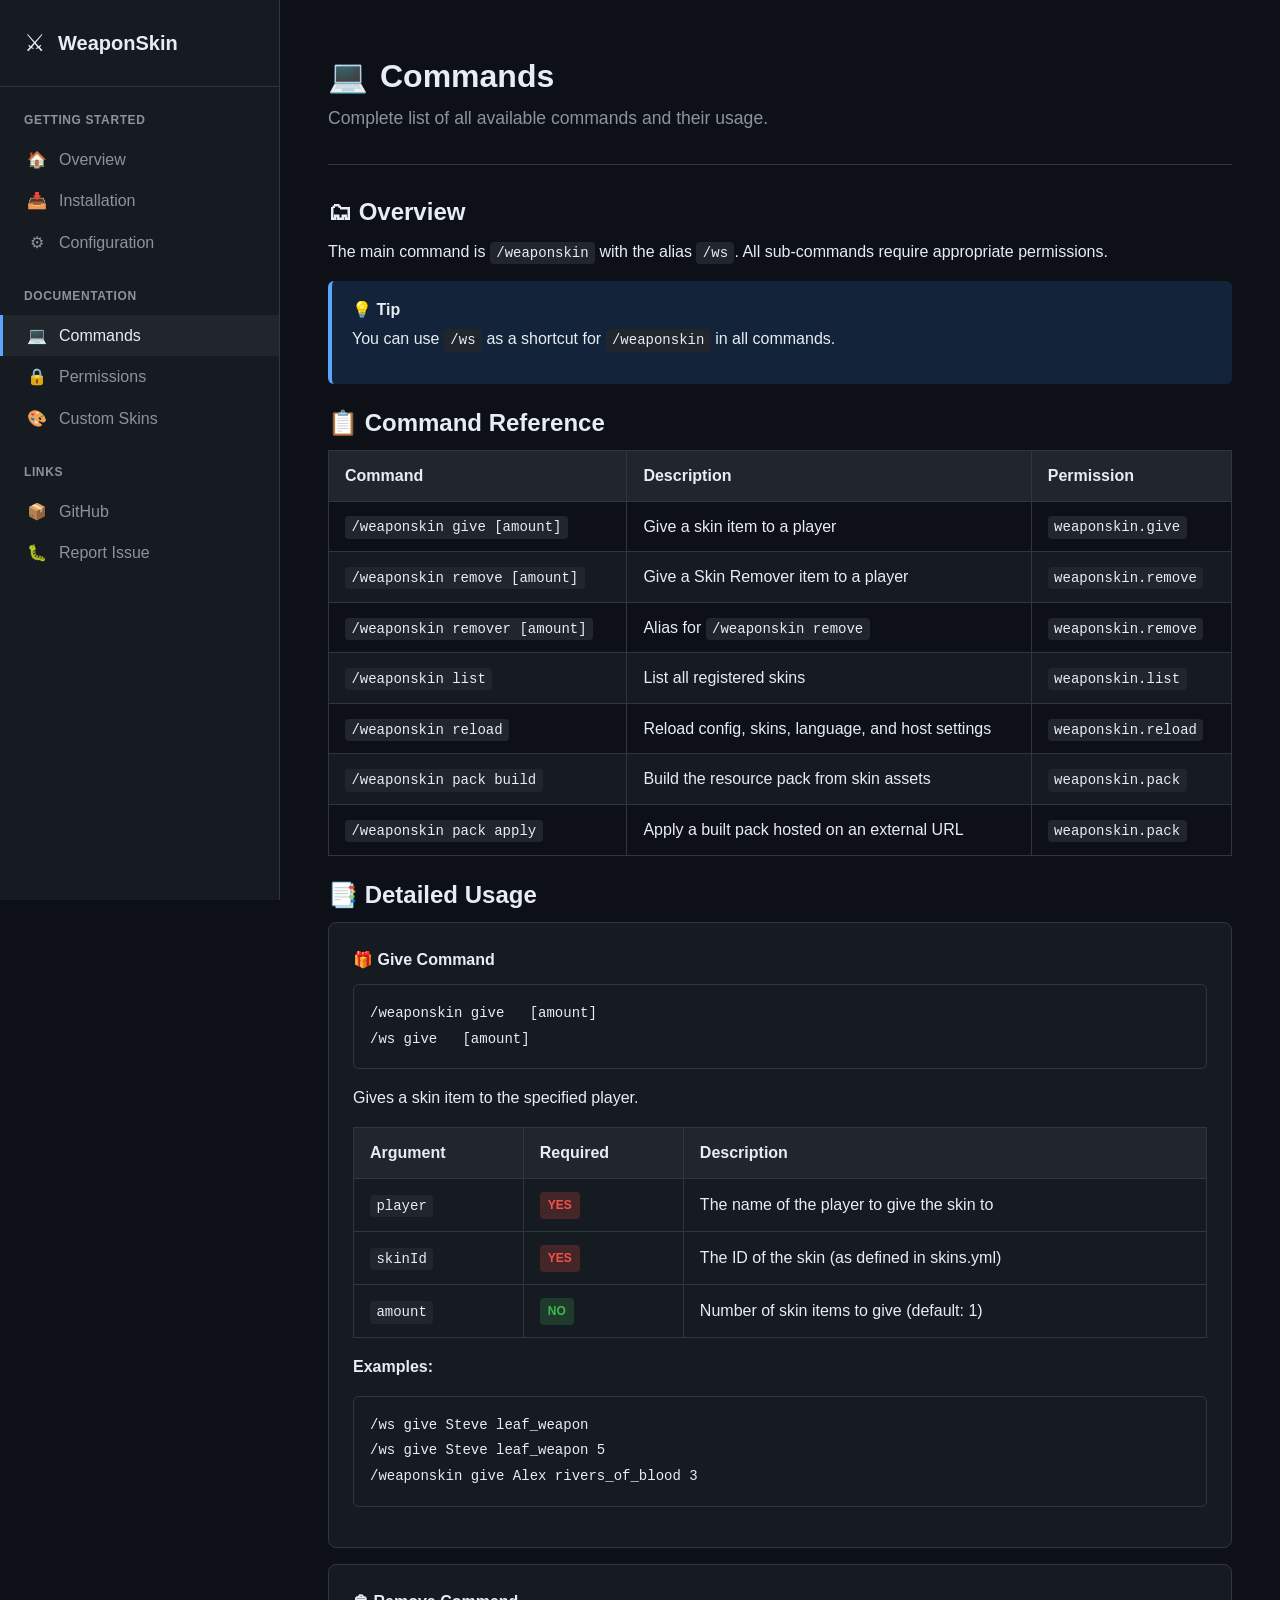
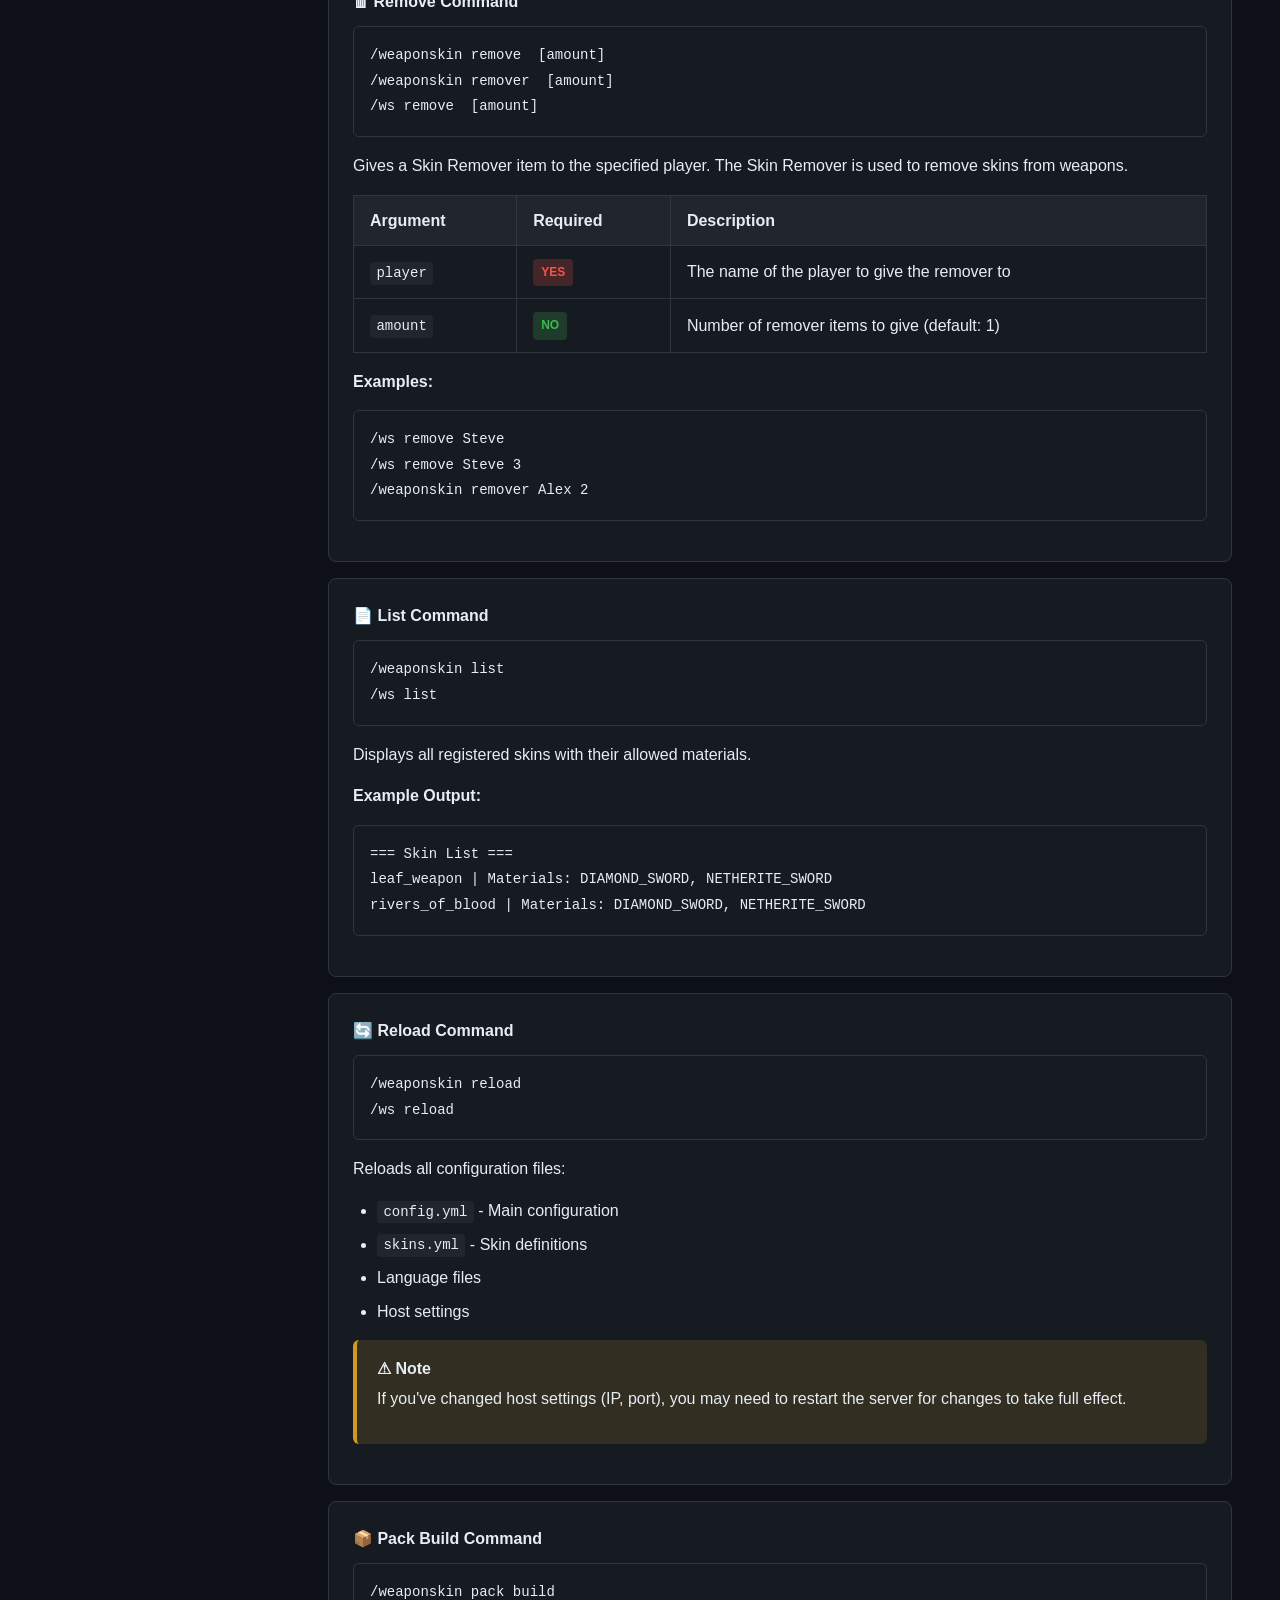
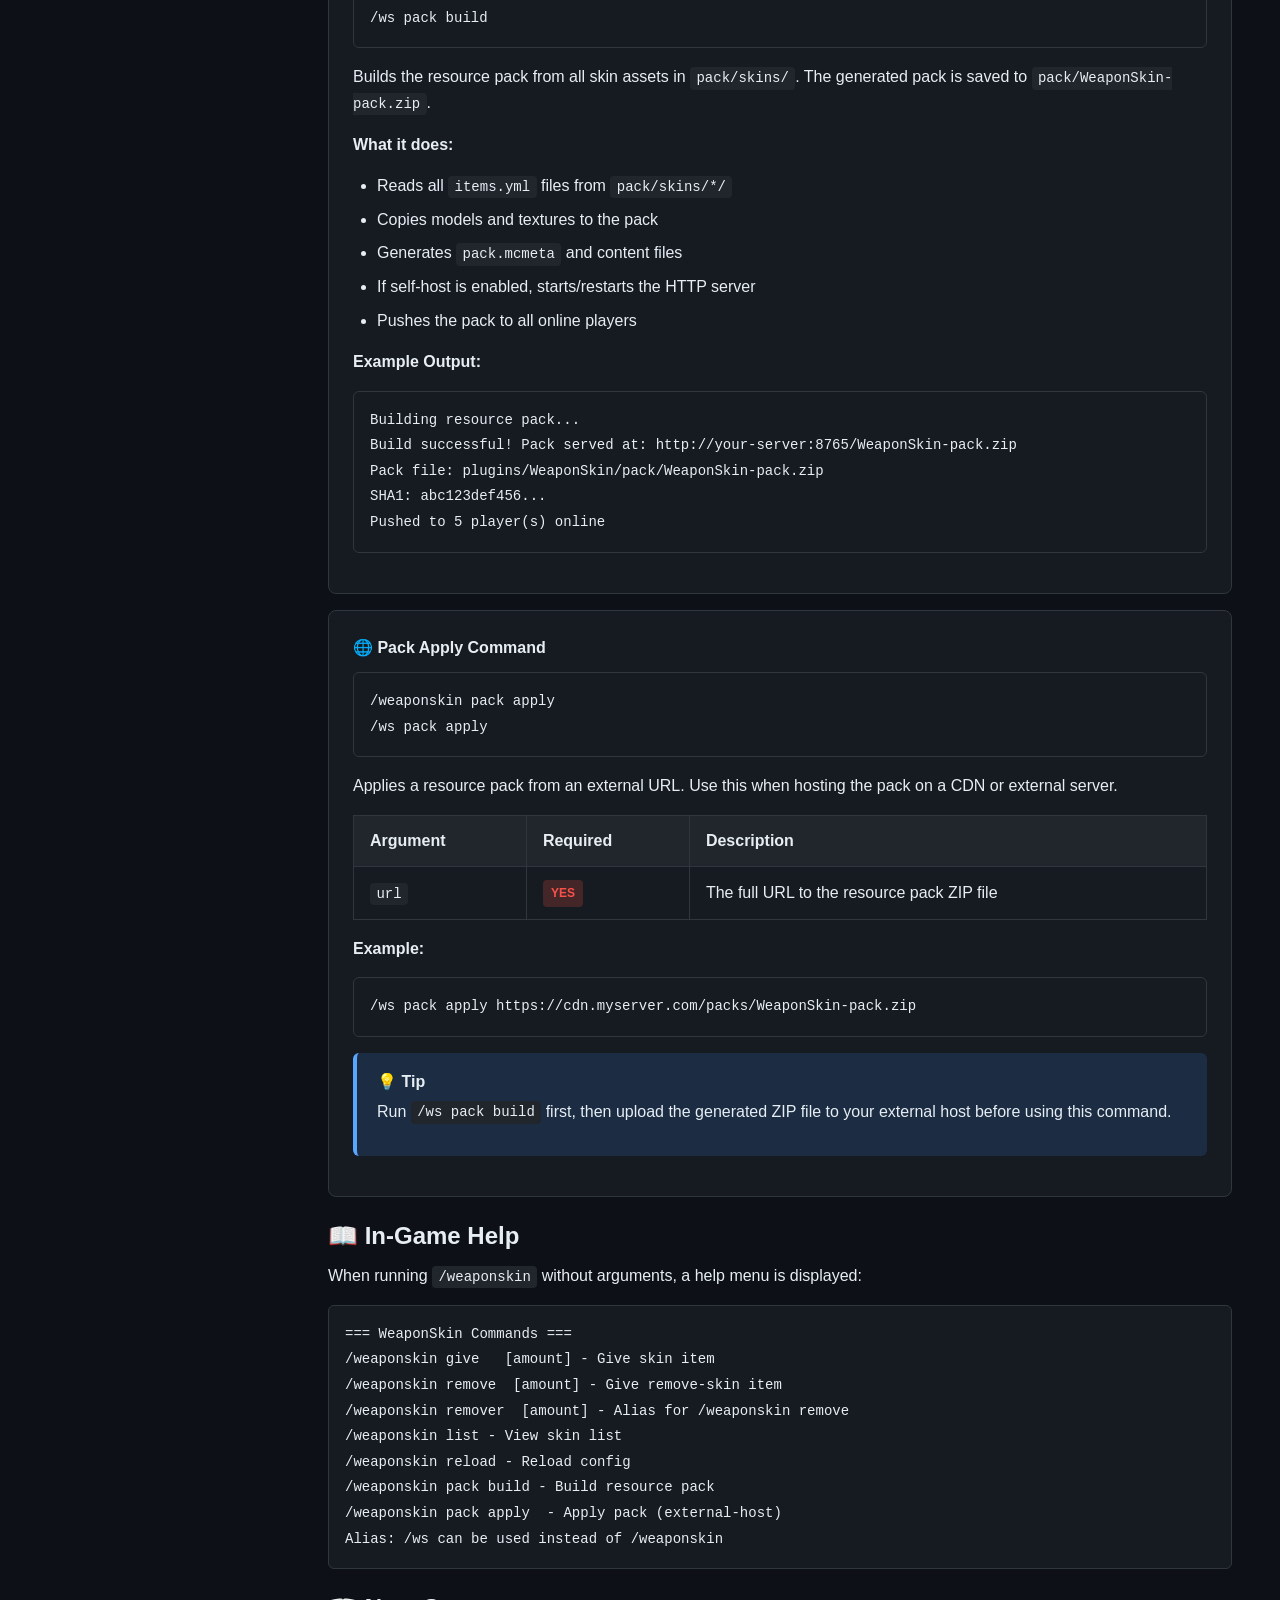
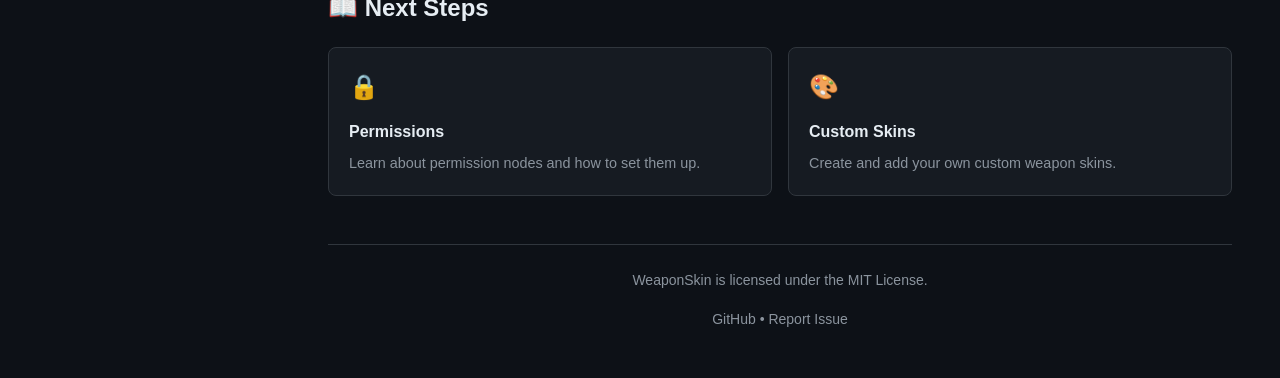
==== docs/commands.html @ 989fcfa4 "first commit" ====
<!DOCTYPE html>
<html lang="en">

<head>
    <meta charset="UTF-8">
    <meta name="viewport" content="width=device-width, initial-scale=1.0">
    <meta name="description" content="WeaponSkin Commands - Complete list of all available commands and their usage">
    <title>Commands - WeaponSkin Documentation</title>
    <link rel="stylesheet" href="css/style.css">
</head>

<body>
    <button class="menu-toggle" onclick="toggleSidebar()">&#9776;</button>

    <div class="container">
        <!-- Sidebar -->
        <nav class="sidebar" id="sidebar">
            <div class="sidebar-header">
                <a href="index.html" class="sidebar-logo">
                    <span class="sidebar-logo-icon">&#9876;</span>
                    <span class="sidebar-logo-text">WeaponSkin</span>
                </a>
            </div>
            <div class="sidebar-nav">
                <div class="nav-section">
                    <div class="nav-section-title">Getting Started</div>
                    <a href="index.html" class="nav-link">
                        <span class="nav-link-icon">&#127968;</span>
                        <span>Overview</span>
                    </a>
                    <a href="installation.html" class="nav-link">
                        <span class="nav-link-icon">&#128229;</span>
                        <span>Installation</span>
                    </a>
                    <a href="configuration.html" class="nav-link">
                        <span class="nav-link-icon">&#9881;</span>
                        <span>Configuration</span>
                    </a>
                </div>
                <div class="nav-section">
                    <div class="nav-section-title">Documentation</div>
                    <a href="commands.html" class="nav-link active">
                        <span class="nav-link-icon">&#128187;</span>
                        <span>Commands</span>
                    </a>
                    <a href="permissions.html" class="nav-link">
                        <span class="nav-link-icon">&#128274;</span>
                        <span>Permissions</span>
                    </a>
                    <a href="skins.html" class="nav-link">
                        <span class="nav-link-icon">&#127912;</span>
                        <span>Custom Skins</span>
                    </a>
                </div>
                <div class="nav-section">
                    <div class="nav-section-title">Links</div>
                    <a href="https://github.com/k4han/WeaponSkin" class="nav-link" target="_blank">
                        <span class="nav-link-icon">&#128230;</span>
                        <span>GitHub</span>
                    </a>
                    <a href="https://github.com/k4han/WeaponSkin/issues" class="nav-link" target="_blank">
                        <span class="nav-link-icon">&#128027;</span>
                        <span>Report Issue</span>
                    </a>
                </div>
            </div>
        </nav>

        <!-- Main Content -->
        <main class="main-content">
            <header class="page-header">
                <h1 class="page-title">
                    <span>&#128187;</span>
                    <span>Commands</span>
                </h1>
                <p class="page-description">Complete list of all available commands and their usage.</p>
            </header>

            <!-- Command Overview -->
            <section>
                <h2>&#128450; Overview</h2>
                <p>The main command is <code>/weaponskin</code> with the alias <code>/ws</code>. All sub-commands
                    require appropriate permissions.</p>

                <div class="alert alert-info">
                    <div class="alert-title">&#128161; Tip</div>
                    <p>You can use <code>/ws</code> as a shortcut for <code>/weaponskin</code> in all commands.</p>
                </div>
            </section>

            <!-- Commands Table -->
            <section>
                <h2>&#128203; Command Reference</h2>
                <table>
                    <thead>
                        <tr>
                            <th>Command</th>
                            <th>Description</th>
                            <th>Permission</th>
                        </tr>
                    </thead>
                    <tbody>
                        <tr>
                            <td><code>/weaponskin give <player> <skinId> [amount]</code></td>
                            <td>Give a skin item to a player</td>
                            <td><code>weaponskin.give</code></td>
                        </tr>
                        <tr>
                            <td><code>/weaponskin remove <player> [amount]</code></td>
                            <td>Give a Skin Remover item to a player</td>
                            <td><code>weaponskin.remove</code></td>
                        </tr>
                        <tr>
                            <td><code>/weaponskin remover <player> [amount]</code></td>
                            <td>Alias for <code>/weaponskin remove</code></td>
                            <td><code>weaponskin.remove</code></td>
                        </tr>
                        <tr>
                            <td><code>/weaponskin list</code></td>
                            <td>List all registered skins</td>
                            <td><code>weaponskin.list</code></td>
                        </tr>
                        <tr>
                            <td><code>/weaponskin reload</code></td>
                            <td>Reload config, skins, language, and host settings</td>
                            <td><code>weaponskin.reload</code></td>
                        </tr>
                        <tr>
                            <td><code>/weaponskin pack build</code></td>
                            <td>Build the resource pack from skin assets</td>
                            <td><code>weaponskin.pack</code></td>
                        </tr>
                        <tr>
                            <td><code>/weaponskin pack apply <url></code></td>
                            <td>Apply a built pack hosted on an external URL</td>
                            <td><code>weaponskin.pack</code></td>
                        </tr>
                    </tbody>
                </table>
            </section>

            <!-- Detailed Command Usage -->
            <section>
                <h2>&#128209; Detailed Usage</h2>

                <!-- Give Command -->
                <div class="card">
                    <div class="card-header">&#127873; Give Command</div>
                    <pre><code>/weaponskin give <player> <skinId> [amount]
/ws give <player> <skinId> [amount]</code></pre>
                    <p>Gives a skin item to the specified player.</p>
                    <table>
                        <thead>
                            <tr>
                                <th>Argument</th>
                                <th>Required</th>
                                <th>Description</th>
                            </tr>
                        </thead>
                        <tbody>
                            <tr>
                                <td><code>player</code></td>
                                <td><span class="badge badge-required">Yes</span></td>
                                <td>The name of the player to give the skin to</td>
                            </tr>
                            <tr>
                                <td><code>skinId</code></td>
                                <td><span class="badge badge-required">Yes</span></td>
                                <td>The ID of the skin (as defined in skins.yml)</td>
                            </tr>
                            <tr>
                                <td><code>amount</code></td>
                                <td><span class="badge badge-optional">No</span></td>
                                <td>Number of skin items to give (default: 1)</td>
                            </tr>
                        </tbody>
                    </table>
                    <p><strong>Examples:</strong></p>
                    <pre><code>/ws give Steve leaf_weapon
/ws give Steve leaf_weapon 5
/weaponskin give Alex rivers_of_blood 3</code></pre>
                </div>

                <!-- Remove Command -->
                <div class="card">
                    <div class="card-header">&#128465; Remove Command</div>
                    <pre><code>/weaponskin remove <player> [amount]
/weaponskin remover <player> [amount]
/ws remove <player> [amount]</code></pre>
                    <p>Gives a Skin Remover item to the specified player. The Skin Remover is used to remove skins from
                        weapons.</p>
                    <table>
                        <thead>
                            <tr>
                                <th>Argument</th>
                                <th>Required</th>
                                <th>Description</th>
                            </tr>
                        </thead>
                        <tbody>
                            <tr>
                                <td><code>player</code></td>
                                <td><span class="badge badge-required">Yes</span></td>
                                <td>The name of the player to give the remover to</td>
                            </tr>
                            <tr>
                                <td><code>amount</code></td>
                                <td><span class="badge badge-optional">No</span></td>
                                <td>Number of remover items to give (default: 1)</td>
                            </tr>
                        </tbody>
                    </table>
                    <p><strong>Examples:</strong></p>
                    <pre><code>/ws remove Steve
/ws remove Steve 3
/weaponskin remover Alex 2</code></pre>
                </div>

                <!-- List Command -->
                <div class="card">
                    <div class="card-header">&#128196; List Command</div>
                    <pre><code>/weaponskin list
/ws list</code></pre>
                    <p>Displays all registered skins with their allowed materials.</p>
                    <p><strong>Example Output:</strong></p>
                    <pre><code>=== Skin List ===
leaf_weapon | Materials: DIAMOND_SWORD, NETHERITE_SWORD
rivers_of_blood | Materials: DIAMOND_SWORD, NETHERITE_SWORD</code></pre>
                </div>

                <!-- Reload Command -->
                <div class="card">
                    <div class="card-header">&#128260; Reload Command</div>
                    <pre><code>/weaponskin reload
/ws reload</code></pre>
                    <p>Reloads all configuration files:</p>
                    <ul>
                        <li><code>config.yml</code> - Main configuration</li>
                        <li><code>skins.yml</code> - Skin definitions</li>
                        <li>Language files</li>
                        <li>Host settings</li>
                    </ul>
                    <div class="alert alert-warning">
                        <div class="alert-title">&#9888; Note</div>
                        <p>If you've changed host settings (IP, port), you may need to restart the server for changes to
                            take full effect.</p>
                    </div>
                </div>

                <!-- Pack Build Command -->
                <div class="card">
                    <div class="card-header">&#128230; Pack Build Command</div>
                    <pre><code>/weaponskin pack build
/ws pack build</code></pre>
                    <p>Builds the resource pack from all skin assets in <code>pack/skins/</code>. The generated pack is
                        saved to <code>pack/WeaponSkin-pack.zip</code>.</p>
                    <p><strong>What it does:</strong></p>
                    <ul>
                        <li>Reads all <code>items.yml</code> files from <code>pack/skins/*/</code></li>
                        <li>Copies models and textures to the pack</li>
                        <li>Generates <code>pack.mcmeta</code> and content files</li>
                        <li>If self-host is enabled, starts/restarts the HTTP server</li>
                        <li>Pushes the pack to all online players</li>
                    </ul>
                    <p><strong>Example Output:</strong></p>
                    <pre><code>Building resource pack...
Build successful! Pack served at: http://your-server:8765/WeaponSkin-pack.zip
Pack file: plugins/WeaponSkin/pack/WeaponSkin-pack.zip
SHA1: abc123def456...
Pushed to 5 player(s) online</code></pre>
                </div>

                <!-- Pack Apply Command -->
                <div class="card">
                    <div class="card-header">&#127760; Pack Apply Command</div>
                    <pre><code>/weaponskin pack apply <url>
/ws pack apply <url></code></pre>
                    <p>Applies a resource pack from an external URL. Use this when hosting the pack on a CDN or external
                        server.</p>
                    <table>
                        <thead>
                            <tr>
                                <th>Argument</th>
                                <th>Required</th>
                                <th>Description</th>
                            </tr>
                        </thead>
                        <tbody>
                            <tr>
                                <td><code>url</code></td>
                                <td><span class="badge badge-required">Yes</span></td>
                                <td>The full URL to the resource pack ZIP file</td>
                            </tr>
                        </tbody>
                    </table>
                    <p><strong>Example:</strong></p>
                    <pre><code>/ws pack apply https://cdn.myserver.com/packs/WeaponSkin-pack.zip</code></pre>
                    <div class="alert alert-info">
                        <div class="alert-title">&#128161; Tip</div>
                        <p>Run <code>/ws pack build</code> first, then upload the generated ZIP file to your external
                            host before using this command.</p>
                    </div>
                </div>
            </section>

            <!-- Help Command -->
            <section>
                <h2>&#128214; In-Game Help</h2>
                <p>When running <code>/weaponskin</code> without arguments, a help menu is displayed:</p>
                <pre><code>=== WeaponSkin Commands ===
/weaponskin give <player> <skinId> [amount] - Give skin item
/weaponskin remove <player> [amount] - Give remove-skin item
/weaponskin remover <player> [amount] - Alias for /weaponskin remove
/weaponskin list - View skin list
/weaponskin reload - Reload config
/weaponskin pack build - Build resource pack
/weaponskin pack apply <url> - Apply pack (external-host)
Alias: /ws can be used instead of /weaponskin</code></pre>
            </section>

            <!-- Next Steps -->
            <section>
                <h2>&#128214; Next Steps</h2>
                <div class="feature-grid">
                    <a href="permissions.html" class="feature-card" style="text-decoration: none; color: inherit;">
                        <div class="feature-icon">&#128274;</div>
                        <div class="feature-title">Permissions</div>
                        <div class="feature-description">Learn about permission nodes and how to set them up.</div>
                    </a>
                    <a href="skins.html" class="feature-card" style="text-decoration: none; color: inherit;">
                        <div class="feature-icon">&#127912;</div>
                        <div class="feature-title">Custom Skins</div>
                        <div class="feature-description">Create and add your own custom weapon skins.</div>
                    </a>
                </div>
            </section>

            <!-- Footer -->
            <footer class="footer">
                <p>
                    WeaponSkin is licensed under the <a href="https://github.com/k4han/WeaponSkin/blob/main/LICENSE"
                        target="_blank">MIT License</a>.
                </p>
                <p>
                    <a href="https://github.com/k4han/WeaponSkin" target="_blank">GitHub</a> &#8226;
                    <a href="https://github.com/k4han/WeaponSkin/issues" target="_blank">Report Issue</a>
                </p>
            </footer>
        </main>
    </div>

    <script>
        function toggleSidebar() {
            document.getElementById('sidebar').classList.toggle('open');
        }
    </script>
</body>

</html>
---- docs/css/style.css ----
/* ============================================
   WeaponSkin Documentation - Stylesheet
   ============================================ */

/* CSS Variables */
:root {
    --bg-primary: #0d1117;
    --bg-secondary: #161b22;
    --bg-tertiary: #21262d;
    --text-primary: #e6edf3;
    --text-secondary: #8b949e;
    --accent-primary: #58a6ff;
    --accent-secondary: #1f6feb;
    --accent-success: #3fb950;
    --accent-warning: #d29922;
    --accent-danger: #f85149;
    --border-color: #30363d;
    --code-bg: #161b22;
    --sidebar-width: 280px;
}

/* Reset & Base */
*, *::before, *::after {
    box-sizing: border-box;
    margin: 0;
    padding: 0;
}

html {
    scroll-behavior: smooth;
}

body {
    font-family: -apple-system, BlinkMacSystemFont, 'Segoe UI', 'Noto Sans', Helvetica, Arial, sans-serif;
    background-color: var(--bg-primary);
    color: var(--text-primary);
    line-height: 1.6;
    font-size: 16px;
}

/* Layout */
.container {
    display: flex;
    min-height: 100vh;
}

/* Sidebar */
.sidebar {
    width: var(--sidebar-width);
    background-color: var(--bg-secondary);
    border-right: 1px solid var(--border-color);
    position: fixed;
    top: 0;
    left: 0;
    height: 100vh;
    overflow-y: auto;
    z-index: 100;
}

.sidebar-header {
    padding: 1.5rem;
    border-bottom: 1px solid var(--border-color);
}

.sidebar-logo {
    display: flex;
    align-items: center;
    gap: 0.75rem;
    text-decoration: none;
    color: var(--text-primary);
}

.sidebar-logo-icon {
    font-size: 1.5rem;
}

.sidebar-logo-text {
    font-size: 1.25rem;
    font-weight: 600;
}

.sidebar-nav {
    padding: 1rem 0;
}

.nav-section {
    margin-bottom: 1rem;
}

.nav-section-title {
    padding: 0.5rem 1.5rem;
    font-size: 0.75rem;
    font-weight: 600;
    text-transform: uppercase;
    color: var(--text-secondary);
    letter-spacing: 0.05em;
}

.nav-link {
    display: flex;
    align-items: center;
    gap: 0.75rem;
    padding: 0.5rem 1.5rem;
    color: var(--text-secondary);
    text-decoration: none;
    transition: all 0.2s ease;
    border-left: 3px solid transparent;
}

.nav-link:hover {
    color: var(--text-primary);
    background-color: var(--bg-tertiary);
    border-left-color: var(--accent-primary);
}

.nav-link.active {
    color: var(--text-primary);
    background-color: var(--bg-tertiary);
    border-left-color: var(--accent-primary);
}

.nav-link-icon {
    font-size: 1rem;
    width: 1.25rem;
    text-align: center;
}

/* Main Content */
.main-content {
    flex: 1;
    margin-left: var(--sidebar-width);
    padding: 2rem 3rem;
    max-width: 1200px;
}

/* Header */
.page-header {
    margin-bottom: 2rem;
    padding-bottom: 1rem;
    border-bottom: 1px solid var(--border-color);
}

.page-title {
    font-size: 2rem;
    font-weight: 600;
    margin-bottom: 0.5rem;
    display: flex;
    align-items: center;
    gap: 0.75rem;
}

.page-description {
    color: var(--text-secondary);
    font-size: 1.1rem;
}

/* Typography */
h1, h2, h3, h4, h5, h6 {
    margin-top: 1.5rem;
    margin-bottom: 0.75rem;
    font-weight: 600;
    line-height: 1.25;
}

h1 { font-size: 2rem; }
h2 { font-size: 1.5rem; }
h3 { font-size: 1.25rem; }
h4 { font-size: 1rem; }

p {
    margin-bottom: 1rem;
}

a {
    color: var(--accent-primary);
    text-decoration: none;
}

a:hover {
    text-decoration: underline;
}

/* Lists */
ul, ol {
    margin-bottom: 1rem;
    padding-left: 1.5rem;
}

li {
    margin-bottom: 0.5rem;
}

/* Code Blocks */
code {
    background-color: var(--bg-tertiary);
    padding: 0.2rem 0.4rem;
    border-radius: 4px;
    font-family: 'Consolas', 'Monaco', 'Courier New', monospace;
    font-size: 0.875em;
}

pre {
    background-color: var(--code-bg);
    border: 1px solid var(--border-color);
    border-radius: 6px;
    padding: 1rem;
    overflow-x: auto;
    margin-bottom: 1rem;
}

pre code {
    background-color: transparent;
    padding: 0;
    font-size: 0.875rem;
    line-height: 1.5;
}

/* Code Syntax Highlighting (Basic) */
.language-yaml .key { color: #79c0ff; }
.language-yaml .value { color: #a5d6ff; }
.language-yaml .comment { color: var(--text-secondary); }

/* Tables */
table {
    width: 100%;
    border-collapse: collapse;
    margin-bottom: 1rem;
}

th, td {
    padding: 0.75rem 1rem;
    text-align: left;
    border: 1px solid var(--border-color);
}

th {
    background-color: var(--bg-tertiary);
    font-weight: 600;
}

tr:nth-child(even) {
    background-color: var(--bg-secondary);
}

/* Cards */
.card {
    background-color: var(--bg-secondary);
    border: 1px solid var(--border-color);
    border-radius: 8px;
    padding: 1.5rem;
    margin-bottom: 1rem;
}

.card-header {
    font-weight: 600;
    margin-bottom: 0.75rem;
    display: flex;
    align-items: center;
    gap: 0.5rem;
}

/* Feature Grid */
.feature-grid {
    display: grid;
    grid-template-columns: repeat(auto-fit, minmax(280px, 1fr));
    gap: 1rem;
    margin: 1.5rem 0;
}

.feature-card {
    background-color: var(--bg-secondary);
    border: 1px solid var(--border-color);
    border-radius: 8px;
    padding: 1.25rem;
    transition: border-color 0.2s ease;
}

.feature-card:hover {
    border-color: var(--accent-primary);
}

.feature-icon {
    font-size: 1.5rem;
    margin-bottom: 0.75rem;
}

.feature-title {
    font-weight: 600;
    margin-bottom: 0.5rem;
}

.feature-description {
    color: var(--text-secondary);
    font-size: 0.9rem;
}

/* Alert/Callout */
.alert {
    padding: 1rem 1.25rem;
    border-radius: 6px;
    margin-bottom: 1rem;
    border-left: 4px solid;
}

.alert-info {
    background-color: rgba(56, 139, 253, 0.15);
    border-left-color: var(--accent-primary);
}

.alert-warning {
    background-color: rgba(210, 153, 34, 0.15);
    border-left-color: var(--accent-warning);
}

.alert-success {
    background-color: rgba(63, 185, 80, 0.15);
    border-left-color: var(--accent-success);
}

.alert-danger {
    background-color: rgba(248, 81, 73, 0.15);
    border-left-color: var(--accent-danger);
}

.alert-title {
    font-weight: 600;
    margin-bottom: 0.25rem;
    display: flex;
    align-items: center;
    gap: 0.5rem;
}

/* Hero Section */
.hero {
    text-align: center;
    padding: 3rem 0;
    margin-bottom: 2rem;
}

.hero-title {
    font-size: 2.5rem;
    font-weight: 700;
    margin-bottom: 1rem;
    display: flex;
    align-items: center;
    justify-content: center;
    gap: 0.75rem;
}

.hero-subtitle {
    font-size: 1.25rem;
    color: var(--text-secondary);
    margin-bottom: 1.5rem;
}

.hero-buttons {
    display: flex;
    gap: 1rem;
    justify-content: center;
    flex-wrap: wrap;
}

/* Buttons */
.btn {
    display: inline-flex;
    align-items: center;
    gap: 0.5rem;
    padding: 0.75rem 1.5rem;
    border-radius: 6px;
    font-weight: 500;
    text-decoration: none;
    transition: all 0.2s ease;
    cursor: pointer;
    border: none;
    font-size: 1rem;
}

.btn-primary {
    background-color: var(--accent-primary);
    color: #fff;
}

.btn-primary:hover {
    background-color: var(--accent-secondary);
    text-decoration: none;
}

.btn-secondary {
    background-color: var(--bg-tertiary);
    color: var(--text-primary);
    border: 1px solid var(--border-color);
}

.btn-secondary:hover {
    background-color: var(--bg-secondary);
    border-color: var(--accent-primary);
    text-decoration: none;
}

/* Steps */
.steps {
    counter-reset: step;
    margin: 1.5rem 0;
}

.step {
    position: relative;
    padding-left: 3rem;
    margin-bottom: 1.5rem;
}

.step::before {
    counter-increment: step;
    content: counter(step);
    position: absolute;
    left: 0;
    top: 0;
    width: 2rem;
    height: 2rem;
    background-color: var(--accent-primary);
    color: #fff;
    border-radius: 50%;
    display: flex;
    align-items: center;
    justify-content: center;
    font-weight: 600;
    font-size: 0.875rem;
}

.step-title {
    font-weight: 600;
    margin-bottom: 0.5rem;
}

.step-content {
    color: var(--text-secondary);
}

/* File Tree */
.file-tree {
    background-color: var(--bg-secondary);
    border: 1px solid var(--border-color);
    border-radius: 6px;
    padding: 1rem;
    font-family: 'Consolas', 'Monaco', 'Courier New', monospace;
    font-size: 0.875rem;
}

.file-tree-item {
    padding: 0.25rem 0;
}

.file-tree-folder {
    color: var(--accent-primary);
}

.file-tree-file {
    color: var(--text-secondary);
}

/* Badge */
.badge {
    display: inline-block;
    padding: 0.25rem 0.5rem;
    font-size: 0.75rem;
    font-weight: 600;
    border-radius: 4px;
    text-transform: uppercase;
}

.badge-required {
    background-color: rgba(248, 81, 73, 0.2);
    color: var(--accent-danger);
}

.badge-optional {
    background-color: rgba(63, 185, 80, 0.2);
    color: var(--accent-success);
}

.badge-default {
    background-color: rgba(56, 139, 253, 0.2);
    color: var(--accent-primary);
}

/* Footer */
.footer {
    margin-top: 3rem;
    padding-top: 1.5rem;
    border-top: 1px solid var(--border-color);
    color: var(--text-secondary);
    font-size: 0.875rem;
    text-align: center;
}

.footer a {
    color: var(--text-secondary);
}

.footer a:hover {
    color: var(--accent-primary);
}

/* Responsive */
@media (max-width: 768px) {
    .sidebar {
        transform: translateX(-100%);
        transition: transform 0.3s ease;
    }

    .sidebar.open {
        transform: translateX(0);
    }

    .main-content {
        margin-left: 0;
        padding: 1rem;
    }

    .hero-title {
        font-size: 1.75rem;
    }

    .hero-subtitle {
        font-size: 1rem;
    }

    .feature-grid {
        grid-template-columns: 1fr;
    }
}

/* Mobile Menu Toggle */
.menu-toggle {
    display: none;
    position: fixed;
    top: 1rem;
    left: 1rem;
    z-index: 101;
    background-color: var(--bg-secondary);
    border: 1px solid var(--border-color);
    border-radius: 6px;
    padding: 0.5rem;
    cursor: pointer;
    color: var(--text-primary);
    font-size: 1.25rem;
}

@media (max-width: 768px) {
    .menu-toggle {
        display: block;
    }
}

/* Scrollbar */
::-webkit-scrollbar {
    width: 8px;
    height: 8px;
}

::-webkit-scrollbar-track {
    background: var(--bg-primary);
}

::-webkit-scrollbar-thumb {
    background: var(--bg-tertiary);
    border-radius: 4px;
}

::-webkit-scrollbar-thumb:hover {
    background: var(--border-color);
}

/* Variable Highlighting for Documentation */
.var-namespace {
    color: #58a6ff;
    font-weight: 600;
    background-color: rgba(88, 166, 255, 0.15);
    padding: 0.1rem 0.3rem;
    border-radius: 3px;
}

.var-model {
    color: #3fb950;
    font-weight: 600;
    background-color: rgba(63, 185, 80, 0.15);
    padding: 0.1rem 0.3rem;
    border-radius: 3px;
}

.var-texture {
    color: #d29922;
    font-weight: 600;
    background-color: rgba(210, 153, 34, 0.15);
    padding: 0.1rem 0.3rem;
    border-radius: 3px;
}

.var-item-id {
    color: #a371f7;
    font-weight: 600;
    background-color: rgba(163, 113, 247, 0.15);
    padding: 0.1rem 0.3rem;
    border-radius: 3px;
}

.var-your-name {
    color: #f85149;
    font-weight: 600;
    background-color: rgba(248, 81, 73, 0.15);
    padding: 0.1rem 0.3rem;
    border-radius: 3px;
}

.var-skin-id {
    color: #ff7b72;
    font-weight: 600;
    background-color: rgba(255, 123, 114, 0.15);
    padding: 0.1rem 0.3rem;
    border-radius: 3px;
}
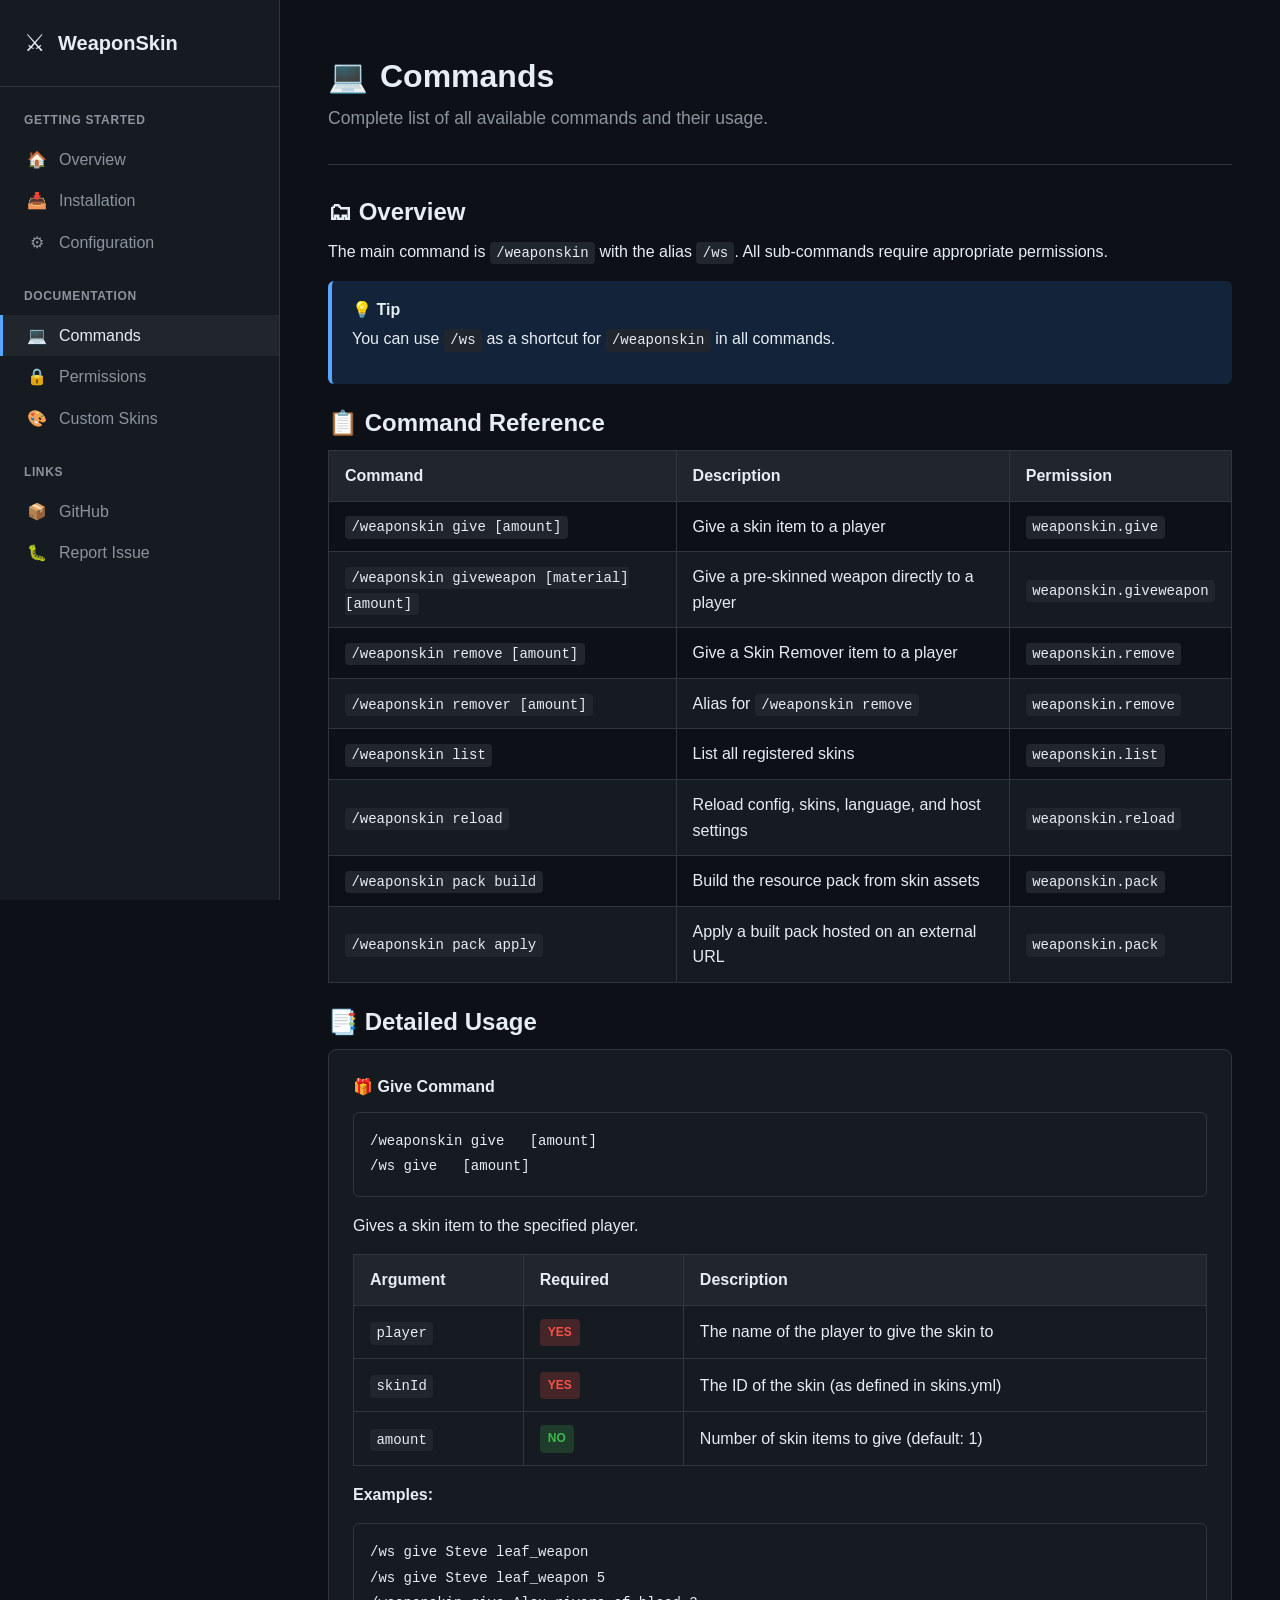
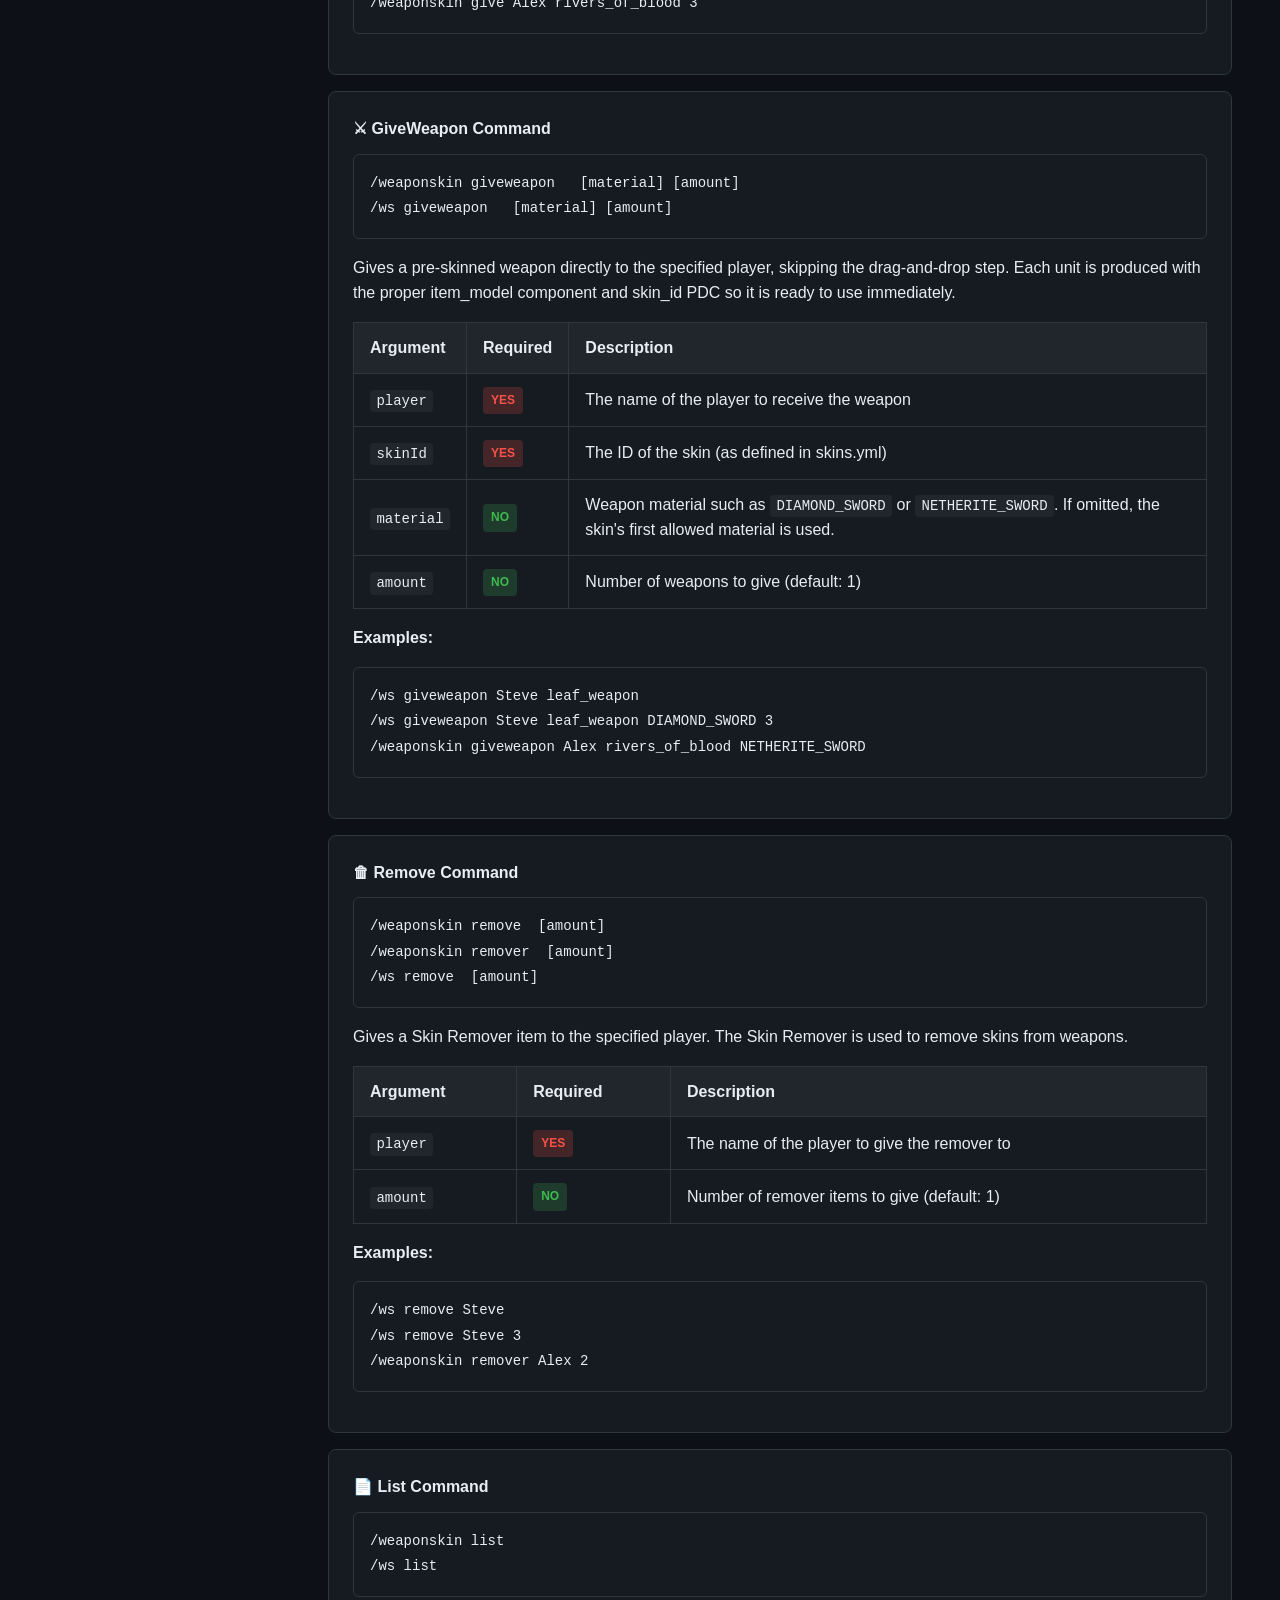
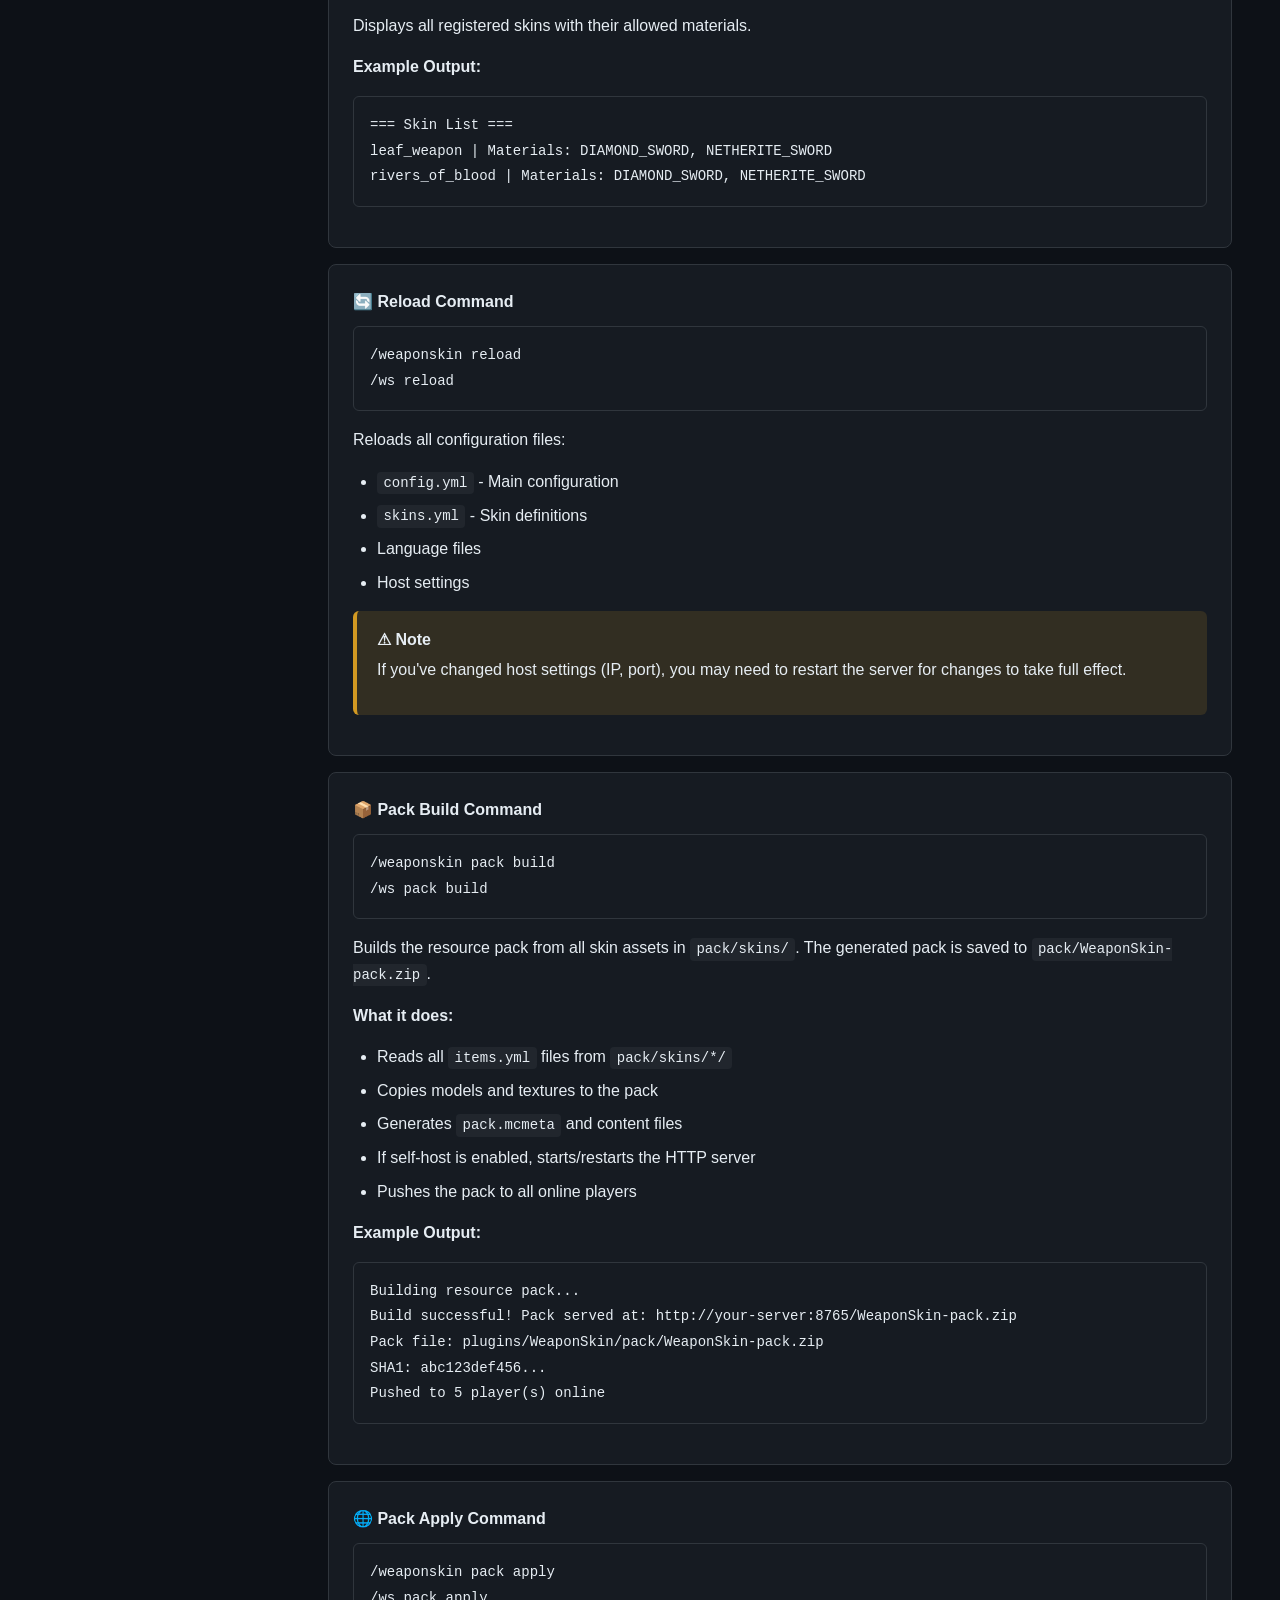
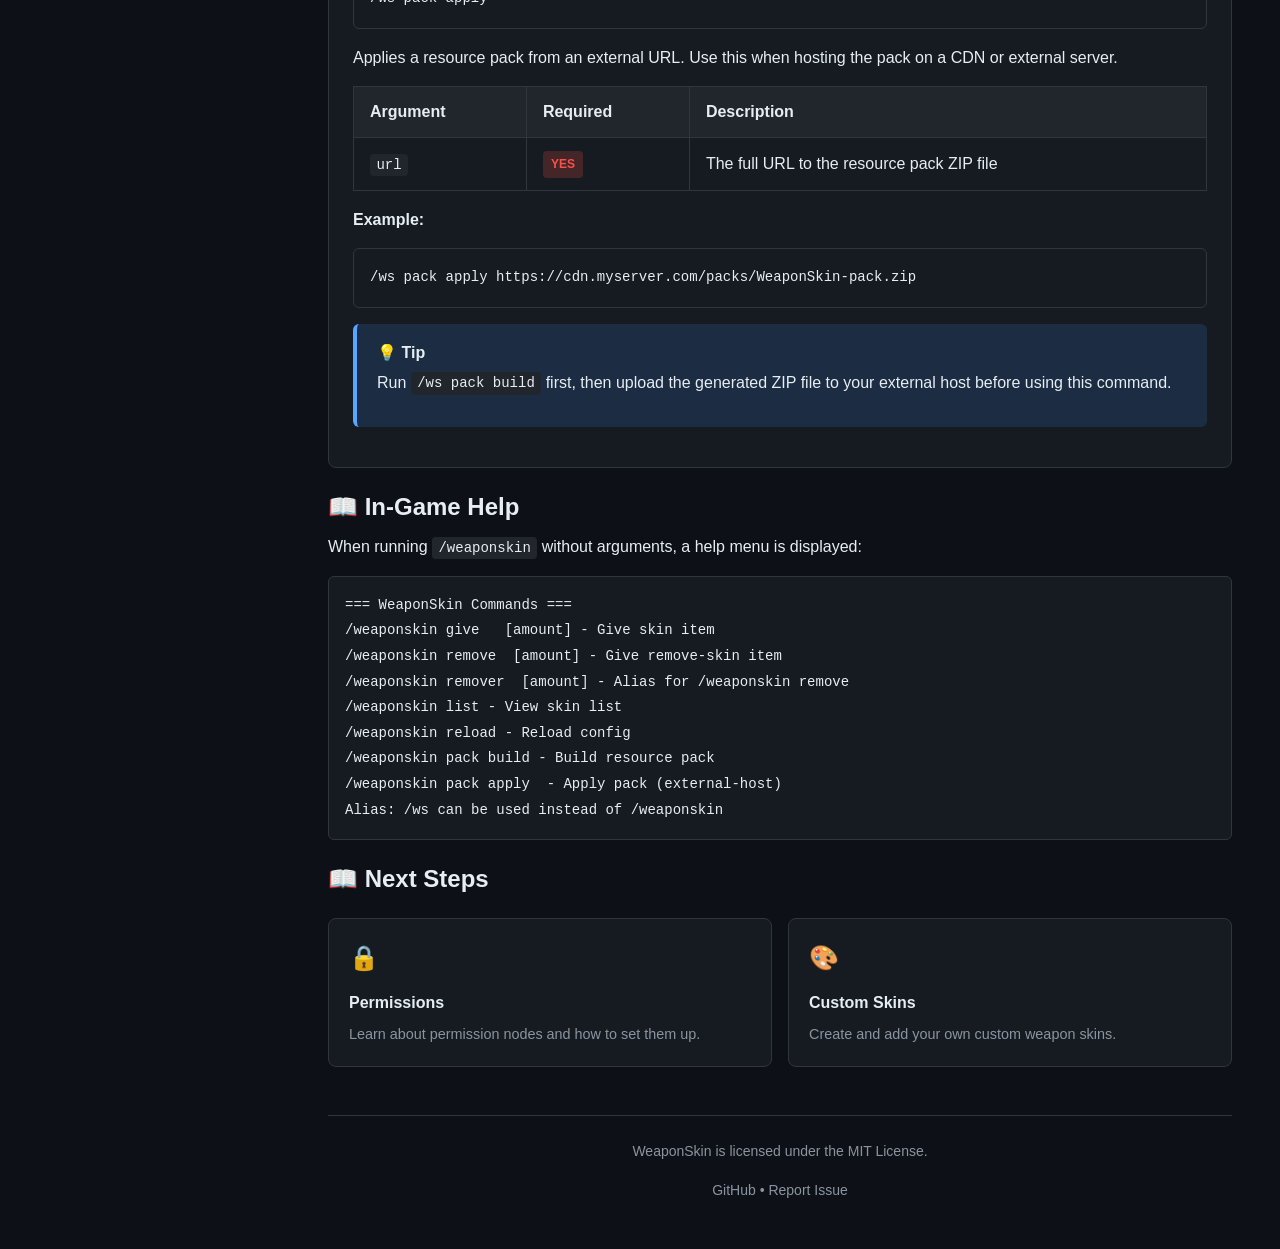
==== commit d9514073: "feat: add /weaponskin giveweapon subcommand Adds the giveweapon subcommand that bypasses drag-and-dr" ====
--- a/docs/commands.html
+++ b/docs/commands.html
@@ -7,6 +7,7 @@
     <meta name="description" content="WeaponSkin Commands - Complete list of all available commands and their usage">
     <title>Commands - WeaponSkin Documentation</title>
     <link rel="stylesheet" href="css/style.css">
+    <link rel="icon" href="images/favicon.ico" type="image/x-icon">
 </head>
 
 <body>
@@ -106,6 +107,11 @@
                             <td><code>weaponskin.give</code></td>
                         </tr>
                         <tr>
+                            <td><code>/weaponskin giveweapon <player> <skinId> [material] [amount]</code></td>
+                            <td>Give a pre-skinned weapon directly to a player</td>
+                            <td><code>weaponskin.giveweapon</code></td>
+                        </tr>
+                        <tr>
                             <td><code>/weaponskin remove <player> [amount]</code></td>
                             <td>Give a Skin Remover item to a player</td>
                             <td><code>weaponskin.remove</code></td>
@@ -179,6 +185,52 @@
                     <pre><code>/ws give Steve leaf_weapon
 /ws give Steve leaf_weapon 5
 /weaponskin give Alex rivers_of_blood 3</code></pre>
+                </div>
+
+                <!-- GiveWeapon Command -->
+                <div class="card">
+                    <div class="card-header">&#9876; GiveWeapon Command</div>
+                    <pre><code>/weaponskin giveweapon <player> <skinId> [material] [amount]
+/ws giveweapon <player> <skinId> [material] [amount]</code></pre>
+                    <p>Gives a pre-skinned weapon directly to the specified player, skipping the drag-and-drop step.
+                        Each unit is produced with the proper item_model component and skin_id PDC so it is ready to
+                        use immediately.</p>
+                    <table>
+                        <thead>
+                            <tr>
+                                <th>Argument</th>
+                                <th>Required</th>
+                                <th>Description</th>
+                            </tr>
+                        </thead>
+                        <tbody>
+                            <tr>
+                                <td><code>player</code></td>
+                                <td><span class="badge badge-required">Yes</span></td>
+                                <td>The name of the player to receive the weapon</td>
+                            </tr>
+                            <tr>
+                                <td><code>skinId</code></td>
+                                <td><span class="badge badge-required">Yes</span></td>
+                                <td>The ID of the skin (as defined in skins.yml)</td>
+                            </tr>
+                            <tr>
+                                <td><code>material</code></td>
+                                <td><span class="badge badge-optional">No</span></td>
+                                <td>Weapon material such as <code>DIAMOND_SWORD</code> or <code>NETHERITE_SWORD</code>.
+                                    If omitted, the skin's first allowed material is used.</td>
+                            </tr>
+                            <tr>
+                                <td><code>amount</code></td>
+                                <td><span class="badge badge-optional">No</span></td>
+                                <td>Number of weapons to give (default: 1)</td>
+                            </tr>
+                        </tbody>
+                    </table>
+                    <p><strong>Examples:</strong></p>
+                    <pre><code>/ws giveweapon Steve leaf_weapon
+/ws giveweapon Steve leaf_weapon DIAMOND_SWORD 3
+/weaponskin giveweapon Alex rivers_of_blood NETHERITE_SWORD</code></pre>
                 </div>
 
                 <!-- Remove Command -->
